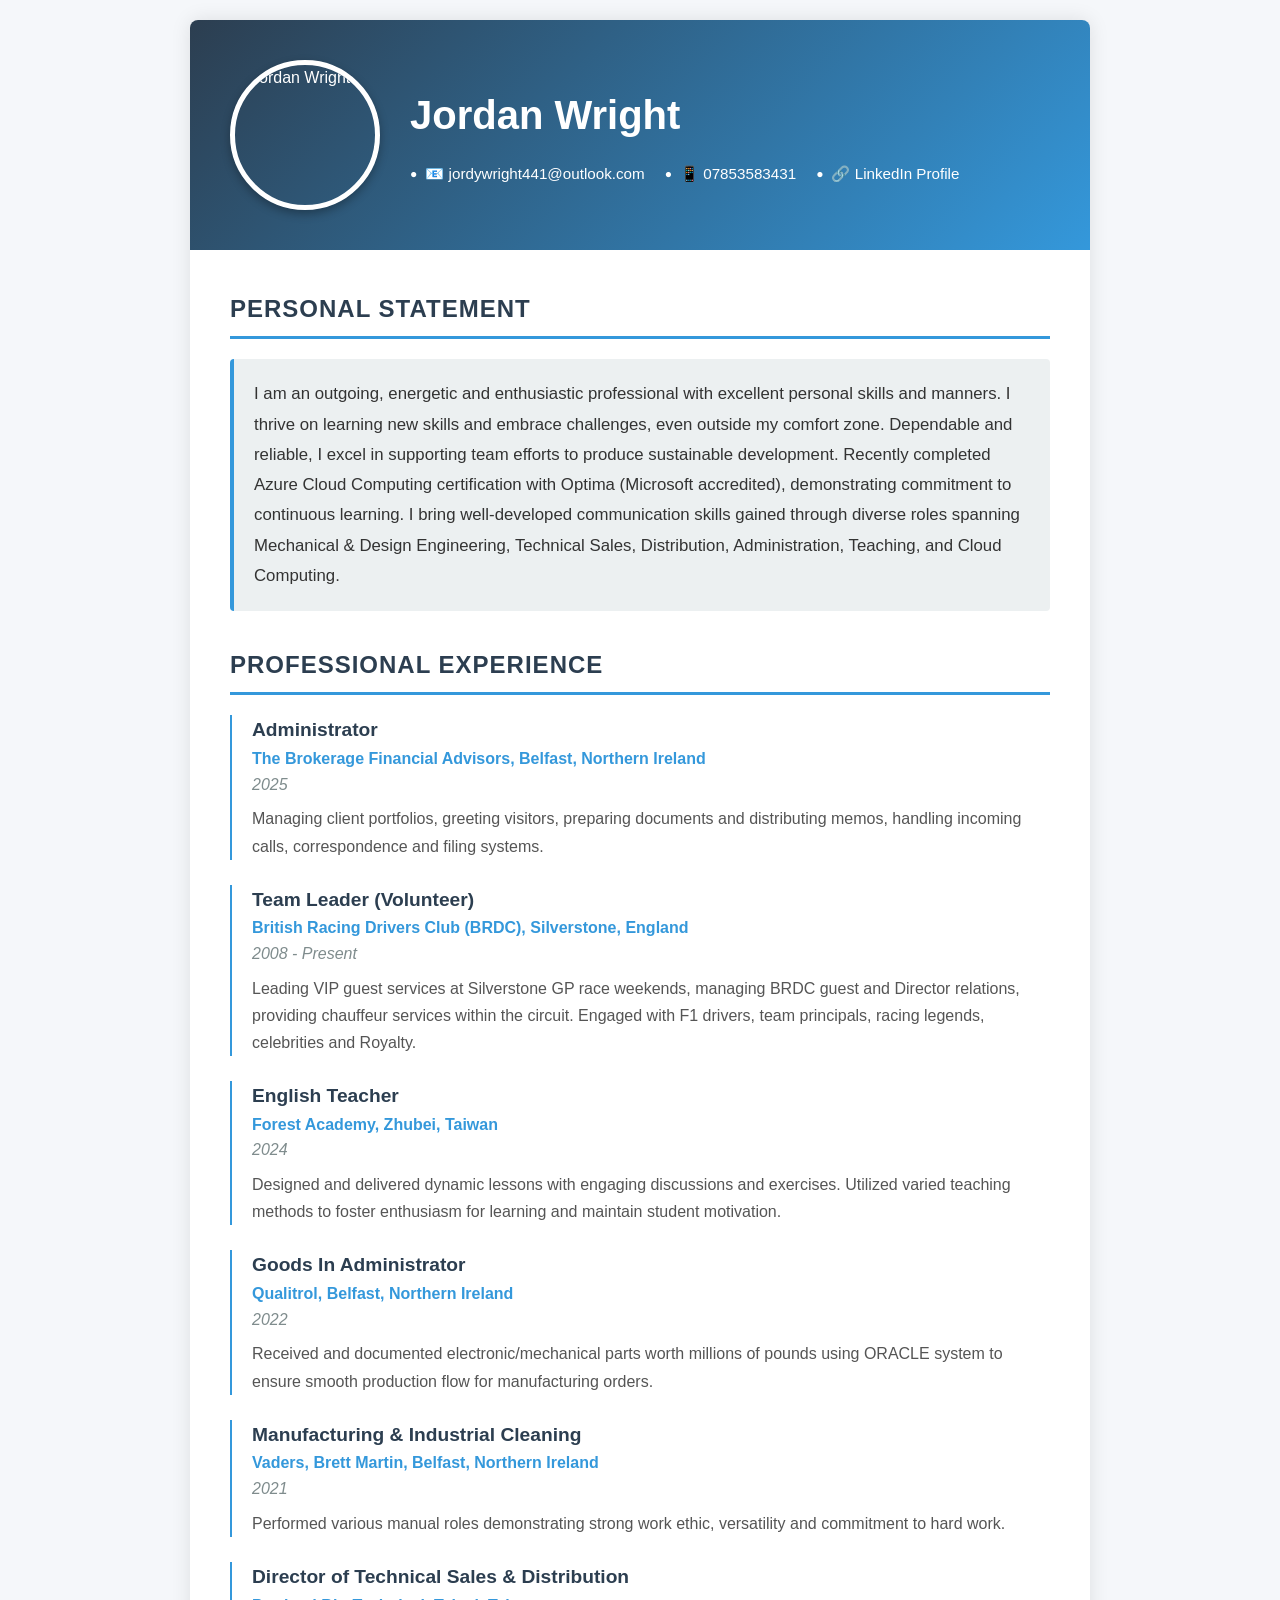
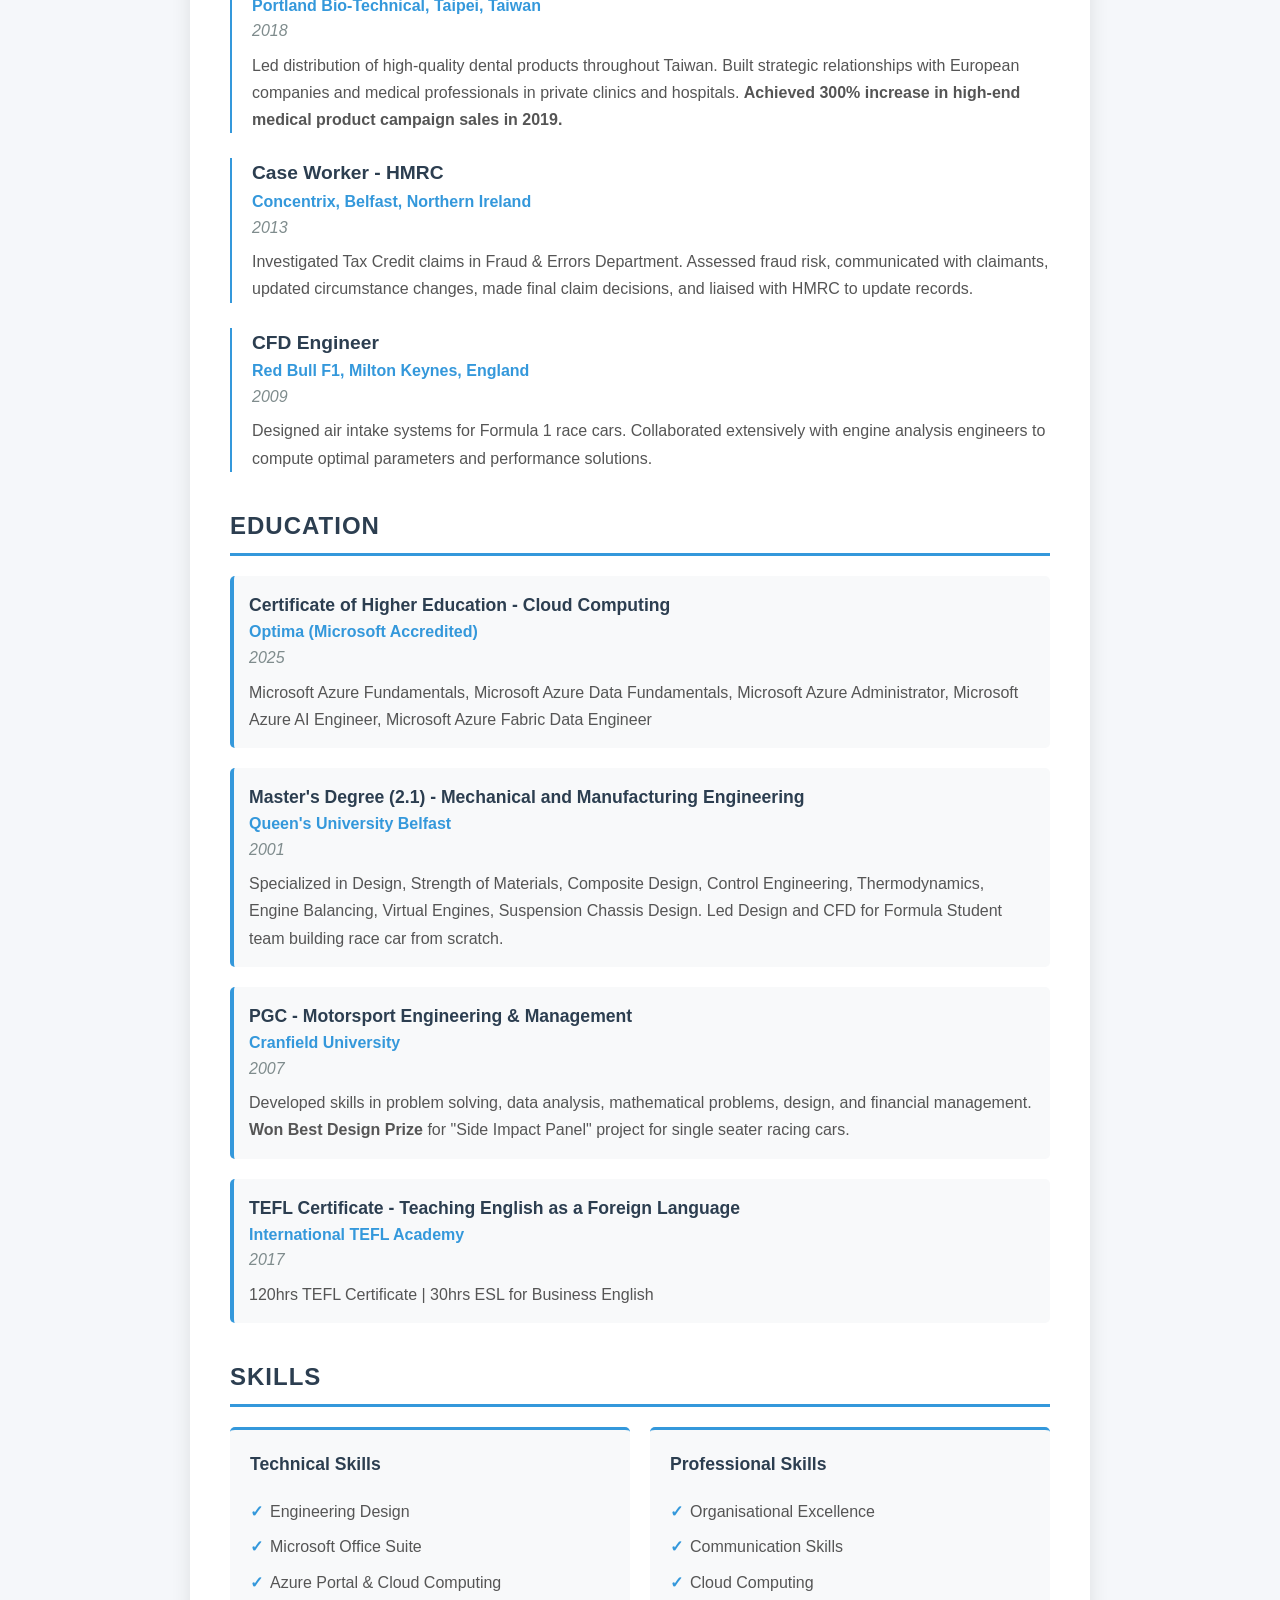
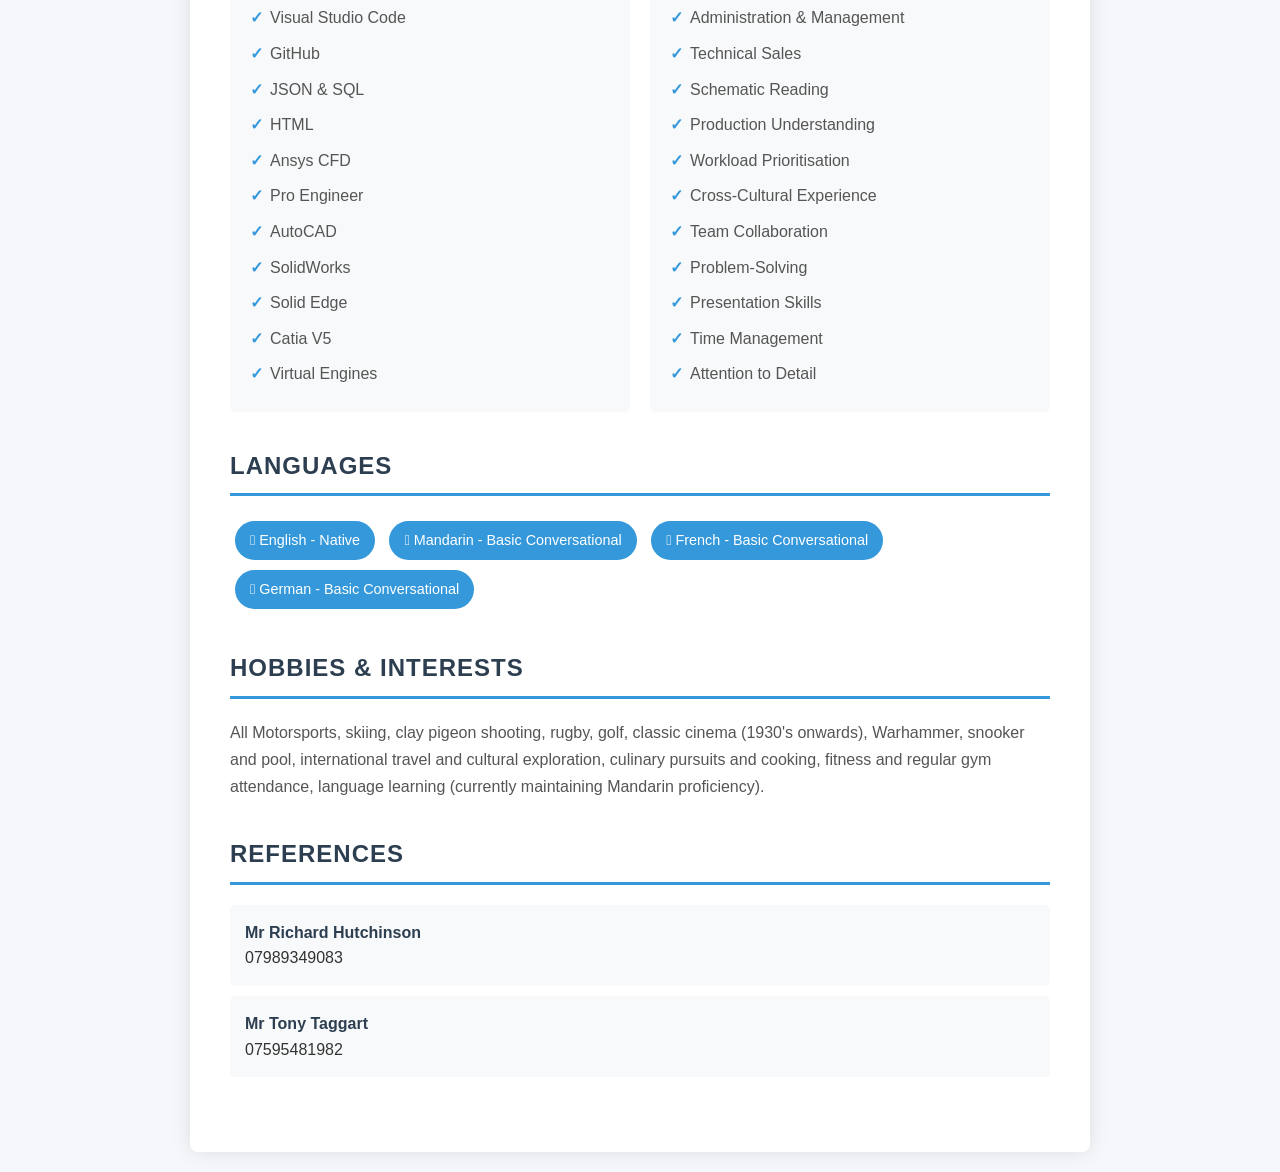
==== Jordan Wright - Professional CV.html @ a0d92bcb "Add files via upload" ====
<!DOCTYPE html>
<!-- saved from url=(0050)https://gray-wave-0b6fbc610.3.azurestaticapps.net/ -->
<html lang="en"><head><meta http-equiv="Content-Type" content="text/html; charset=UTF-8"> 
     
    <meta name="viewport" content="width=device-width, initial-scale=1.0"> 
    <title>Jordan Wright - Professional CV</title> 
    <style> 
        * { 
            margin: 0; 
            padding: 0; 
            box-sizing: border-box; 
        } 
 
        body { 
            font-family: 'Segoe UI', Tahoma, Geneva, Verdana, sans-serif; 
            background-color: #f5f7fa; 
            color: #333; 
            line-height: 1.6; 
            padding: 20px; 
        } 
 
        .container { 
            max-width: 900px; 
            margin: 0 auto; 
            background-color: white; 
            box-shadow: 0 0 20px rgba(0,0,0,0.1); 
            border-radius: 8px; 
            overflow: hidden; 
        } 
 
        /* Header Section */ 
        .header { 
            background: linear-gradient(135deg, #2c3e50 0%, #3498db 100%); 
            color: white; 
            padding: 40px; 
            display: flex; 
            align-items: center; 
            gap: 30px; 
        } 
 
        .profile-photo { 
            width: 150px; 
            height: 150px; 
            border-radius: 50%; 
            object-fit: cover; 
            border: 5px solid white; 
            box-shadow: 0 4px 10px rgba(0,0,0,0.3); 
        } 
 
        .header-info h1 { 
            font-size: 2.5em; 
            margin-bottom: 10px; 
            font-weight: 600; 
        } 
 
        .contact-info { 
            display: flex; 
            flex-wrap: wrap; 
            gap: 20px; 
            margin-top: 15px; 
        } 
 
        .contact-item { 
            display: flex; 
            align-items: center; 
            gap: 8px; 
            font-size: 0.95em; 
        } 
 
        .contact-item::before { 
            content: "●"; 
            font-size: 0.8em; 
        } 
 
        .contact-item a { 
            color: white; 
            text-decoration: none; 
            transition: opacity 0.3s; 
        } 
 
        .contact-item a:hover { 
            opacity: 0.8; 
        } 
 
        /* Content Section */ 
        .content { 
            padding: 40px; 
        } 
 
        .section { 
            margin-bottom: 35px; 
        } 
 
        .section-title { 
            font-size: 1.5em; 
            color: #2c3e50; 
            border-bottom: 3px solid #3498db; 
            padding-bottom: 8px; 
            margin-bottom: 20px; 
            font-weight: 600; 
            text-transform: uppercase; 
            letter-spacing: 1px; 
        } 
 
        .personal-statement { 
            background-color: #ecf0f1; 
            padding: 20px; 
            border-left: 4px solid #3498db; 
            border-radius: 4px; 
            font-size: 1.05em; 
            line-height: 1.8; 
        } 
 
        /* Experience Section */ 
        .experience-item { 
            margin-bottom: 25px; 
            padding-left: 20px; 
            border-left: 2px solid #3498db; 
        } 
 
        .job-title { 
            font-size: 1.2em; 
            font-weight: 600; 
            color: #2c3e50; 
        } 
 
        .company-name { 
            color: #3498db; 
            font-weight: 600; 
        } 
 
        .date { 
            color: #7f8c8d; 
            font-style: italic; 
            margin-bottom: 8px; 
        } 
 
        .job-description { 
            margin-top: 8px; 
            color: #555; 
            line-height: 1.7; 
        } 
 
        /* Education Section */ 
        .education-item { 
            margin-bottom: 20px; 
            padding: 15px; 
            background-color: #f8f9fa; 
            border-radius: 5px; 
            border-left: 4px solid #3498db; 
        } 
 
        .degree { 
            font-size: 1.1em; 
            font-weight: 600; 
            color: #2c3e50; 
        } 
 
        .institution { 
            color: #3498db; 
            font-weight: 600; 
        } 
 
        /* Skills Section */ 
        .skills-grid { 
            display: grid; 
            grid-template-columns: repeat(auto-fit, minmax(250px, 1fr)); 
            gap: 20px; 
        } 
 
        .skill-category { 
            background-color: #f8f9fa; 
            padding: 20px; 
            border-radius: 5px; 
            border-top: 3px solid #3498db; 
        } 
 
        .skill-category h3 { 
            color: #2c3e50; 
            margin-bottom: 15px; 
            font-size: 1.1em; 
        } 
 
        .skill-list { 
            list-style: none; 
        } 
 
        .skill-list li { 
            padding: 5px 0; 
            padding-left: 20px; 
            position: relative; 
            color: #555; 
        } 
 
        .skill-list li::before { 
            content: "✓"; 
            position: absolute; 
            left: 0; 
            color: #3498db; 
            font-weight: bold; 
        } 
 
        /* Languages */ 
        .language-item { 
            display: inline-block; 
            background-color: #3498db; 
            color: white; 
            padding: 8px 15px; 
            border-radius: 20px; 
            margin: 5px; 
            font-size: 0.9em; 
        } 
 
        /* References */ 
        .reference-item { 
            background-color: #f8f9fa; 
            padding: 15px; 
            border-radius: 5px; 
            margin-bottom: 10px; 
        } 
 
        .reference-name { 
            font-weight: 600; 
            color: #2c3e50; 
        } 
 
        /* Print Styles */ 
        @media print { 
            body { 
                background-color: white; 
                padding: 0; 
            } 
            .container { 
                box-shadow: none; 
                max-width: 100%; 
            } 
            .section { 
                page-break-inside: avoid; 
            } 
        } 
 
        /* Responsive */ 
        @media (max-width: 768px) { 
            .header { 
                flex-direction: column; 
                text-align: center; 
            } 
            .header-info h1 { 
                font-size: 2em; 
            } 
            .contact-info { 
                justify-content: center; 
            } 
            .content { 
                padding: 20px; 
            } 
        } 
    </style> 
</head> 
<body> 
    <div class="container"> 
        <!-- Header Section --> 
        <div class="header"> 
            <img src="./Jordan Wright - Professional CV_files/jordy.jpg" width="150" height="150
 4" alt="Jordan Wright" class="profile-photo"> 
            <div class="header-info"> 
                <h1>Jordan Wright</h1> 
                <div class="contact-info"> 
                    <div class="contact-item"> 
                        <span>
 📧
 <a href="https://gray-wave-0b6fbc610.3.azurestaticapps.net/jordywright441@outlook.com" class="__cf_email__" data-cfemail="fb9194899f828c89929c938fcfcfcabb948e8f97949490d5989496">jordywright441@outlook.com</a></span> 
                    </div> 
                    <div class="contact-item"> 
                        <span>
 📱
 07853583431</span> 
                    </div> 
                    <div class="contact-item"> 
                        <a href="https://www.linkedin.com/in/jordan-wright-b84215196/" target="_blank">
 🔗
 LinkedIn Profile</a> 
                    </div> 
                </div> 
            </div> 
        </div> 
 
        <!-- Content Section --> 
        <div class="content"> 
            <!-- Personal Statement --> 
            <section class="section"> 
                <h2 class="section-title">Personal Statement</h2> 
                <div class="personal-statement"> 
                    I am an outgoing, energetic and enthusiastic professional with excellent 
personal skills and manners. I thrive on learning new skills and embrace challenges, even 
outside my comfort zone. Dependable and reliable, I excel in supporting team efforts to 
produce sustainable development. Recently completed Azure Cloud Computing certification 
with Optima (Microsoft accredited), demonstrating commitment to continuous learning. I 
bring well-developed communication skills gained through diverse roles spanning 
Mechanical &amp; Design Engineering, Technical Sales, Distribution, Administration, Teaching, 
and Cloud Computing. 
                </div> 
            </section> 
 
            <!-- Professional Experience --> 
            <section class="section"> 
                <h2 class="section-title">Professional Experience</h2> 
                 
                <div class="experience-item"> 
                    <div class="job-title">Administrator</div> 
                    <div class="company-name">The Brokerage Financial Advisors, Belfast, 
Northern Ireland</div> 
                    <div class="date">2025</div> 
                    <div class="job-description"> 
                        Managing client portfolios, greeting visitors, preparing documents and 
distributing memos, handling incoming calls, correspondence and filing systems. 
                    </div> 
                </div> 
 
                <div class="experience-item"> 
                    <div class="job-title">Team Leader (Volunteer)</div> 
                    <div class="company-name">British Racing Drivers Club (BRDC), Silverstone, 
England</div> 
                    <div class="date">2008 - Present</div> 
                    <div class="job-description"> 
                        Leading VIP guest services at Silverstone GP race weekends, managing 
BRDC guest and Director relations, providing chauffeur services within the circuit. Engaged 
with F1 drivers, team principals, racing legends, celebrities and Royalty. 
                    </div> 
                </div> 
 
                <div class="experience-item"> 
                    <div class="job-title">English Teacher</div> 
                    <div class="company-name">Forest Academy, Zhubei, Taiwan</div> 
                    <div class="date">2024</div> 
                    <div class="job-description"> 
                        Designed and delivered dynamic lessons with engaging discussions and 
exercises. Utilized varied teaching methods to foster enthusiasm for learning and maintain 
student motivation. 
                    </div> 
                </div> 
 
                <div class="experience-item"> 
                    <div class="job-title">Goods In Administrator</div> 
                    <div class="company-name">Qualitrol, Belfast, Northern Ireland</div> 
                    <div class="date">2022</div> 
                    <div class="job-description"> 
                        Received and documented electronic/mechanical parts worth millions of 
pounds using ORACLE system to ensure smooth production flow for manufacturing orders. 
                    </div> 
                </div> 
 
                <div class="experience-item"> 
                    <div class="job-title">Manufacturing &amp; Industrial Cleaning</div> 
                    <div class="company-name">Vaders, Brett Martin, Belfast, Northern Ireland</div> 
                    <div class="date">2021</div> 
                    <div class="job-description"> 
                        Performed various manual roles demonstrating strong work ethic, versatility
                        and commitment to hard work. 
                    </div> 
                </div> 
 
                <div class="experience-item"> 
                    <div class="job-title">Director of Technical Sales &amp; Distribution</div> 
                    <div class="company-name">Portland Bio-Technical, Taipei, Taiwan</div> 
                    <div class="date">2018</div> 
                    <div class="job-description"> 
                        Led distribution of high-quality dental products throughout Taiwan. Built 
strategic relationships with European companies and medical professionals in private clinics 
and hospitals. <strong>Achieved 300% increase in high-end medical product campaign 
sales in 2019.</strong> 
                    </div> 
                </div> 
 
                <div class="experience-item"> 
                    <div class="job-title">Case Worker - HMRC</div> 
                    <div class="company-name">Concentrix, Belfast, Northern Ireland</div> 
                    <div class="date">2013</div> 
                    <div class="job-description"> 
                        Investigated Tax Credit claims in Fraud &amp; Errors Department. Assessed fraud 
risk, communicated with claimants, updated circumstance changes, made final claim 
decisions, and liaised with HMRC to update records. 
                    </div> 
                </div> 
 
                <div class="experience-item"> 
                    <div class="job-title">CFD Engineer</div> 
                    <div class="company-name">Red Bull F1, Milton Keynes, England</div> 
                    <div class="date">2009</div> 
                    <div class="job-description"> 
                        Designed air intake systems for Formula 1 race cars. Collaborated 
extensively with engine analysis engineers to compute optimal parameters and performance 
solutions. 
                    </div> 
                </div> 
            </section> 
 
            <!-- Education --> 
            <section class="section"> 
                <h2 class="section-title">Education</h2> 
                 
                <div class="education-item"> 
                    <div class="degree">Certificate of Higher Education - Cloud Computing</div> 
                    <div class="institution">Optima (Microsoft Accredited)</div> 
                    <div class="date">2025</div> 
                    <div class="job-description"> 
                        Microsoft Azure Fundamentals, Microsoft Azure Data Fundamentals, 
Microsoft Azure Administrator, Microsoft Azure AI Engineer, Microsoft Azure Fabric Data 
Engineer 
                    </div> 
                </div> 
 
                <div class="education-item"> 
                    <div class="degree">Master's Degree (2.1) - Mechanical and Manufacturing 
Engineering</div> 
                    <div class="institution">Queen's University Belfast</div> 
                    <div class="date">2001</div> 
                    <div class="job-description"> 
                        Specialized in Design, Strength of Materials, Composite Design, Control 
Engineering, Thermodynamics, Engine Balancing, Virtual Engines, Suspension Chassis 
Design. Led Design and CFD for Formula Student team building race car from scratch. 
                    </div> 
                </div> 
 
                <div class="education-item"> 
                    <div class="degree">PGC - Motorsport Engineering &amp; Management</div> 
                    <div class="institution">Cranfield University</div> 
                    <div class="date">2007</div> 
                    <div class="job-description"> 
                        Developed skills in problem solving, data analysis, mathematical problems, 
design, and financial management. <strong>Won Best Design Prize</strong> for "Side 
Impact Panel" project for single seater racing cars. 
                    </div> 
                </div> 
 
                <div class="education-item"> 
                    <div class="degree">TEFL Certificate - Teaching English as a Foreign 
Language</div> 
                    <div class="institution">International TEFL Academy</div> 
                    <div class="date">2017</div> 
                    <div class="job-description"> 
                        120hrs TEFL Certificate | 30hrs ESL for Business English 
                    </div> 
                </div> 
            </section> 
 
            <!-- Skills --> 
            <section class="section"> 
                <h2 class="section-title">Skills</h2> 
                <div class="skills-grid"> 
                    <div class="skill-category"> 
                        <h3>Technical Skills</h3> 
                        <ul class="skill-list"> 
                            <li>Engineering Design</li> 
                            <li>Microsoft Office Suite</li> 
                            <li>Azure Portal &amp; Cloud Computing</li> 
                            <li>Visual Studio Code</li> 
                            <li>GitHub</li> 
                            <li>JSON &amp; SQL</li> 
                            <li>HTML</li> 
                            <li>Ansys CFD</li> 
                            <li>Pro Engineer</li> 
                            <li>AutoCAD</li> 
                            <li>SolidWorks</li> 
                            <li>Solid Edge</li> 
                            <li>Catia V5</li> 
                            <li>Virtual Engines</li> 
                        </ul> 
                    </div> 
 
                    <div class="skill-category"> 
                        <h3>Professional Skills</h3> 
                        <ul class="skill-list"> 
                            <li>Organisational Excellence</li> 
                            <li>Communication Skills</li> 
                            <li>Cloud Computing</li> 
                            <li>Administration &amp; Management</li> 
                            <li>Technical Sales</li> 
                            <li>Schematic Reading</li> 
                            <li>Production Understanding</li> 
                            <li>Workload Prioritisation</li> 
                            <li>Cross-Cultural Experience</li> 
                            <li>Team Collaboration</li> 
                            <li>Problem-Solving</li> 
                            <li>Presentation Skills</li> 
                            <li>Time Management</li> 
                            <li>Attention to Detail</li> 
                        </ul> 
                    </div> 
                </div> 
            </section> 
 
            <!-- Languages --> 
            <section class="section"> 
                <h2 class="section-title">Languages</h2> 
                <div> 
                    <span class="language-item">
 󰏅
 English - Native</span> 
                    <span class="language-item">
 󰎩
 Mandarin - Basic Conversational</span> 
                    <span class="language-item">
 󰏃
 French - Basic Conversational</span> 
                    <span class="language-item">
 󰎲
 German - Basic Conversational</span> 
                </div> 
            </section> 
 
            <!-- Hobbies & Interests --> 
            <section class="section"> 
                <h2 class="section-title">Hobbies &amp; Interests</h2> 
                <div class="job-description"> 
                    All Motorsports, skiing, clay pigeon shooting, 
rugby, golf, classic cinema (1930's onwards), Warhammer, snooker and pool, international 
travel and cultural exploration, culinary pursuits and cooking, fitness and regular gym 
attendance, language learning (currently maintaining Mandarin proficiency).  
                </div> 
            </section> 
 
            <!-- References --> 
            <section class="section"> 
                <h2 class="section-title">References</h2> 
                <div class="reference-item"> 
                    <div class="reference-name">Mr Richard Hutchinson</div> 
                    <div> 07989349083</div> 
                </div> 
                <div class="reference-item"> 
                    <div class="reference-name">Mr Tony Taggart</div> 
                    <div> 07595481982</div> 
                </div> 
</section> 
</div> 
</div> 
<script data-cfasync="false" src="./Jordan Wright - Professional CV_files/email-decode.min.js.download"></script> 
<span id="PING_CONTENT_AUTOPLAY_DETECTION" style="display: none;"></span></body></html>
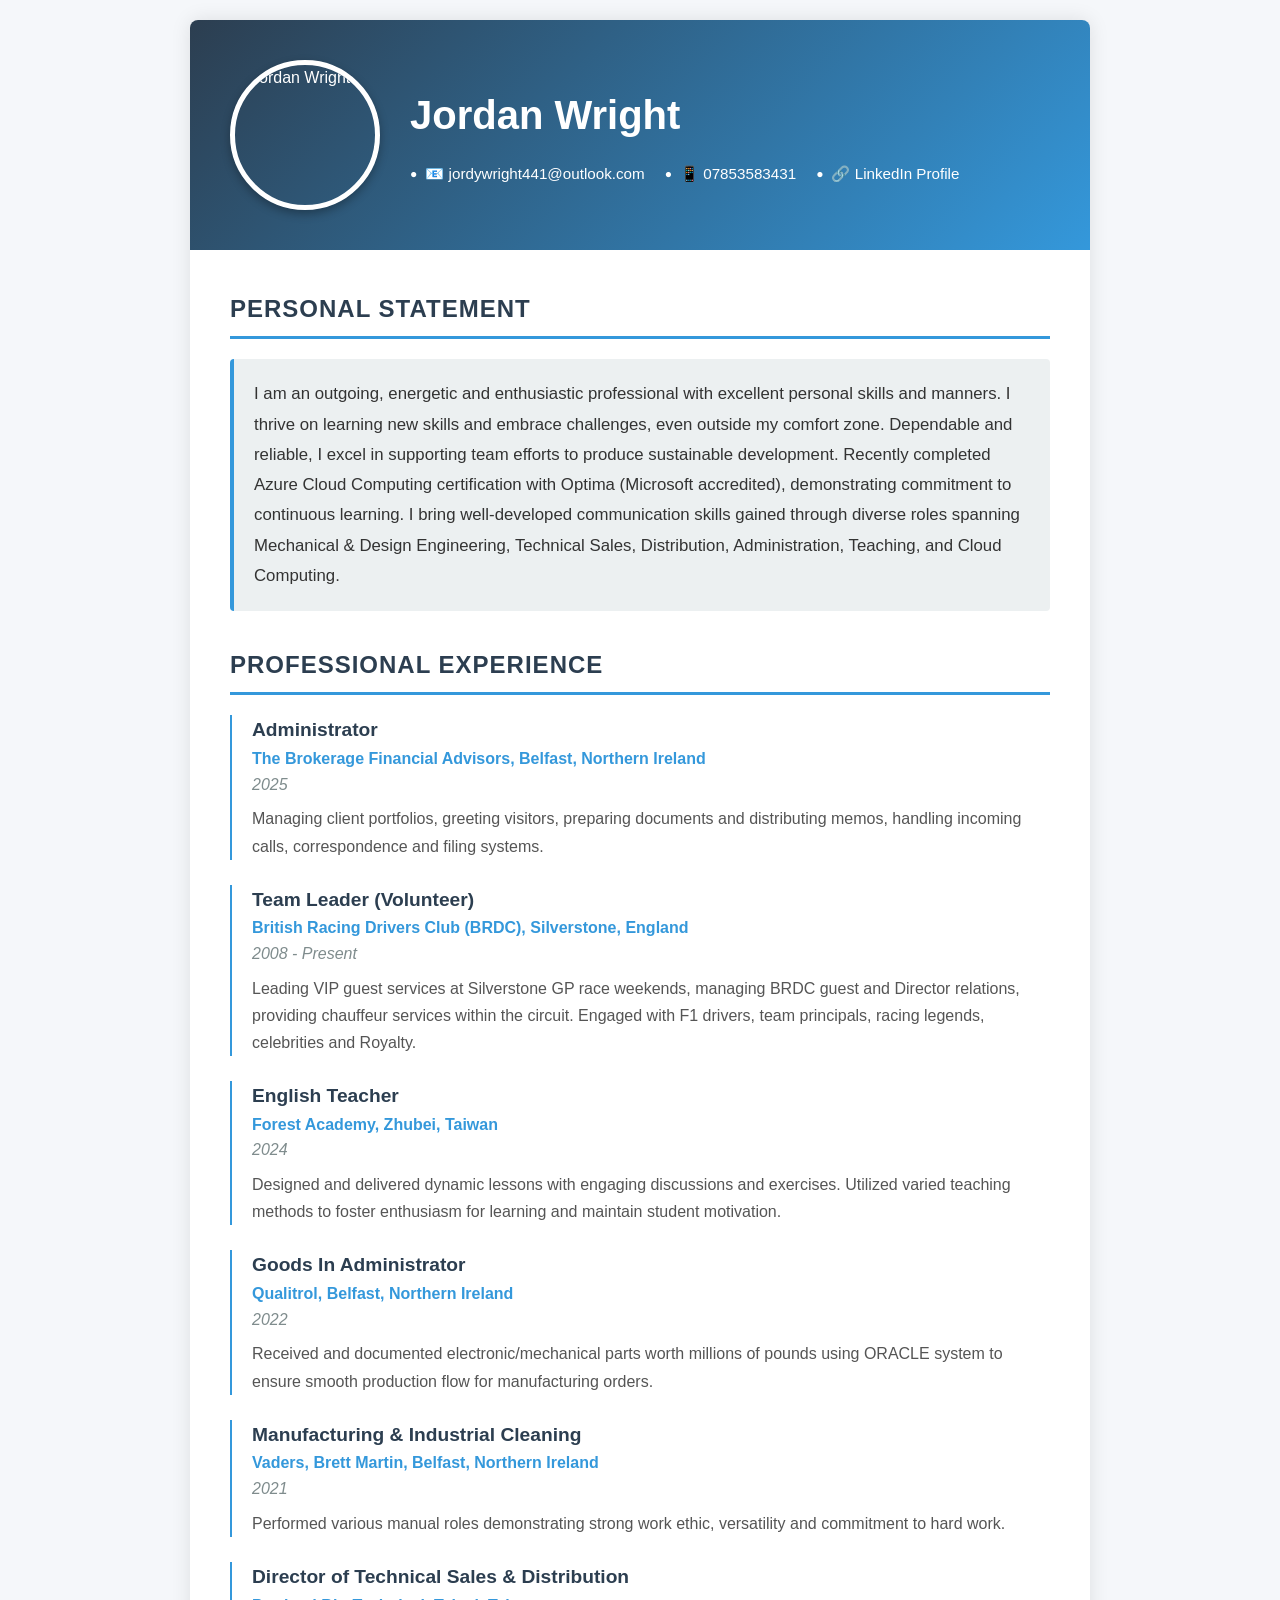
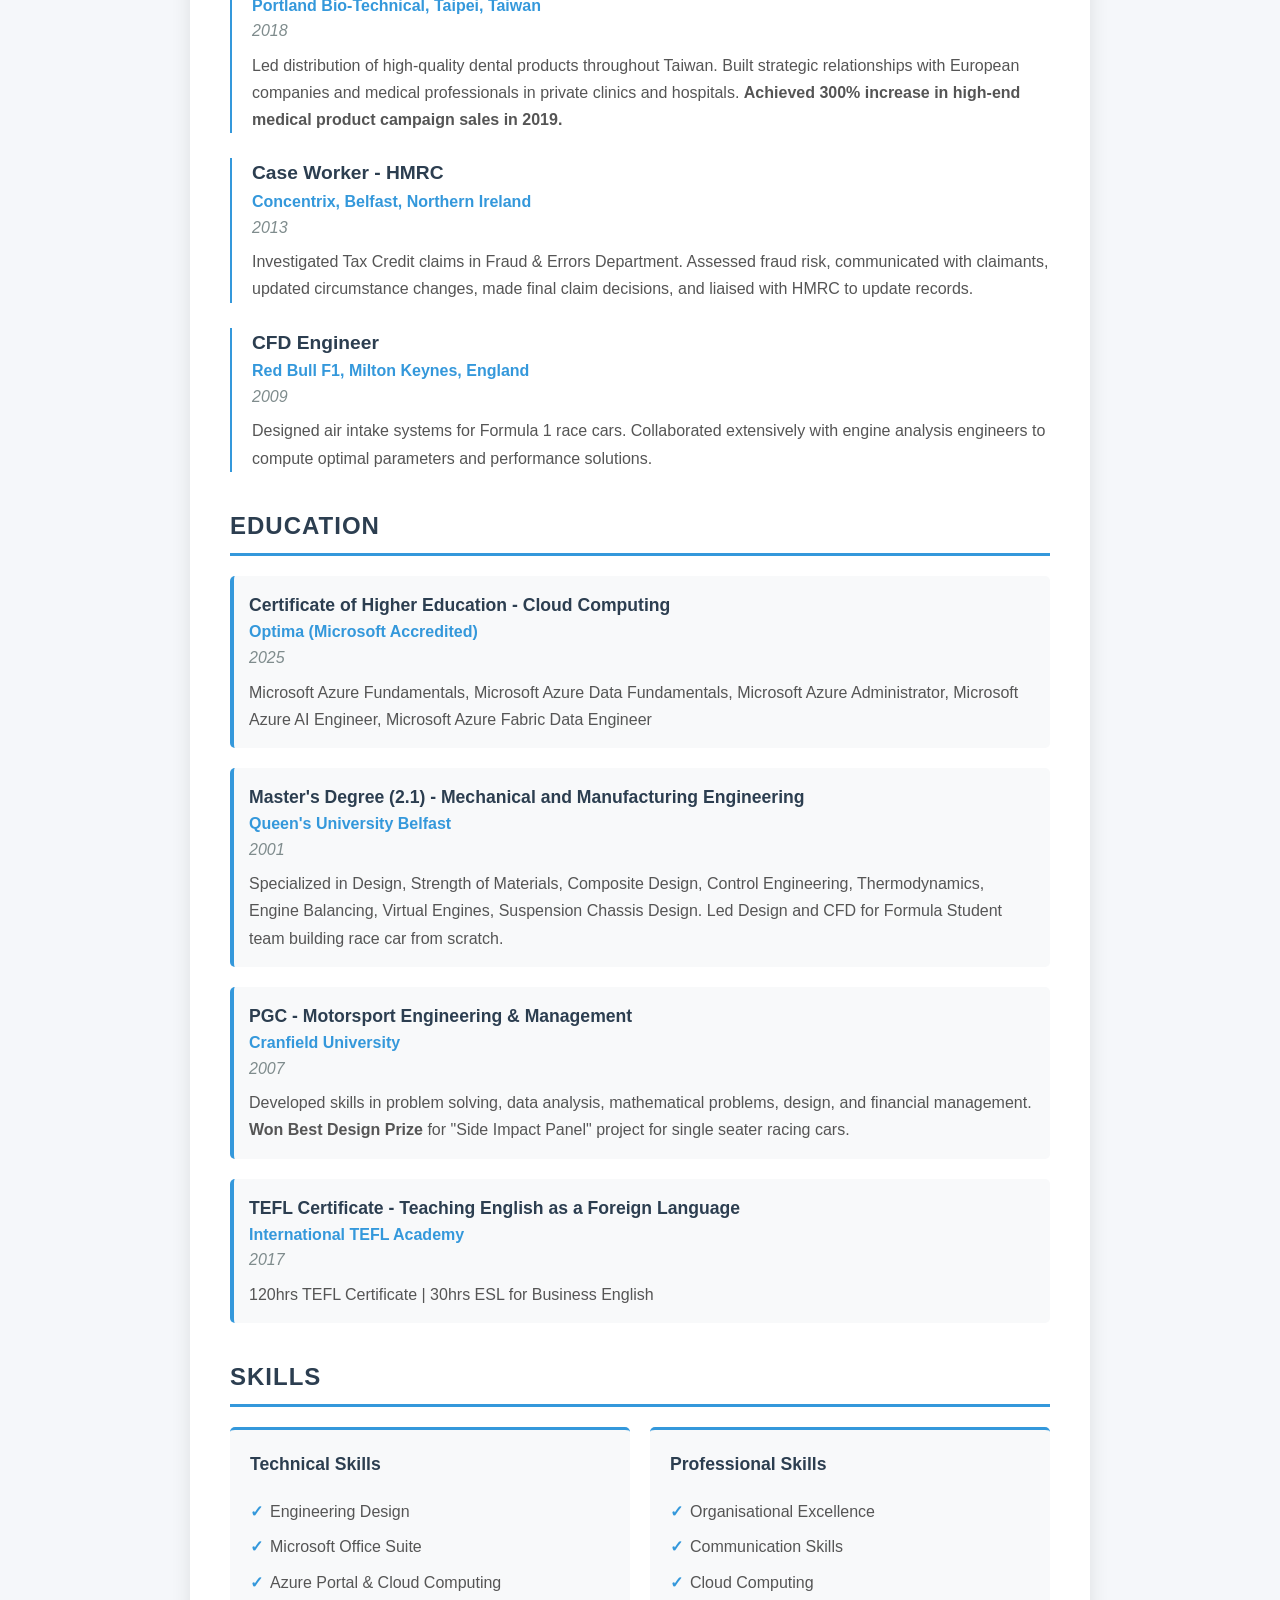
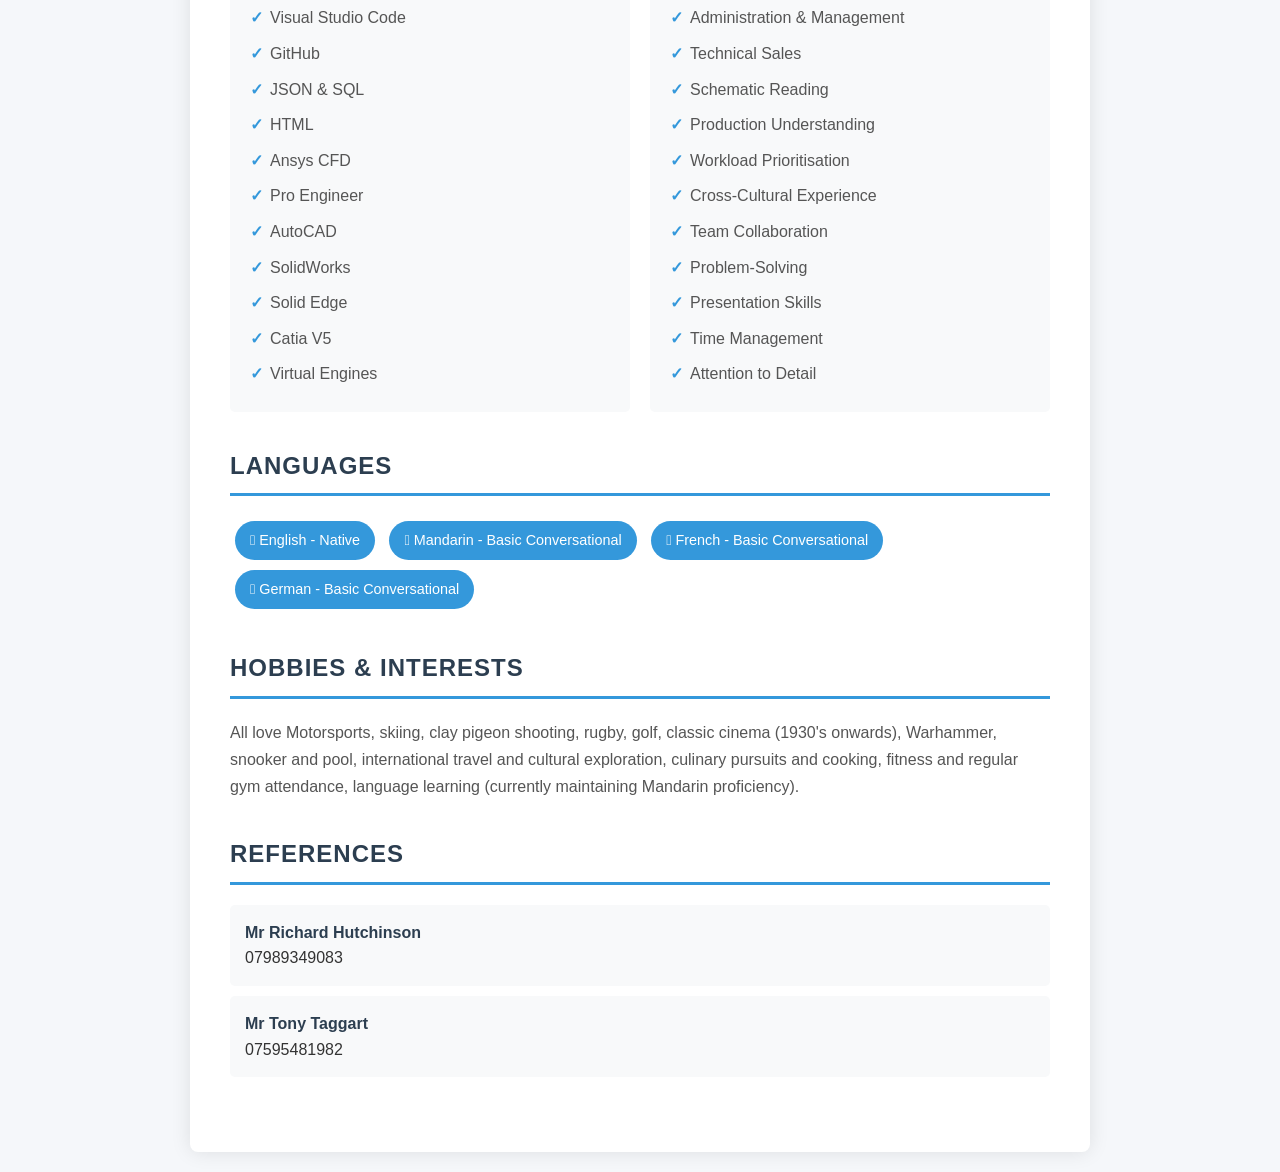
==== commit 7b82518c: "Add files via upload" ====
--- a/Jordan Wright - Professional CV.html
+++ b/Jordan Wright - Professional CV.html
@@ -513,7 +513,7 @@
             <section class="section"> 
                 <h2 class="section-title">Hobbies &amp; Interests</h2> 
                 <div class="job-description"> 
-                    All Motorsports, skiing, clay pigeon shooting, 
+                    All love Motorsports, skiing, clay pigeon shooting, 
 rugby, golf, classic cinema (1930's onwards), Warhammer, snooker and pool, international 
 travel and cultural exploration, culinary pursuits and cooking, fitness and regular gym 
 attendance, language learning (currently maintaining Mandarin proficiency).  
